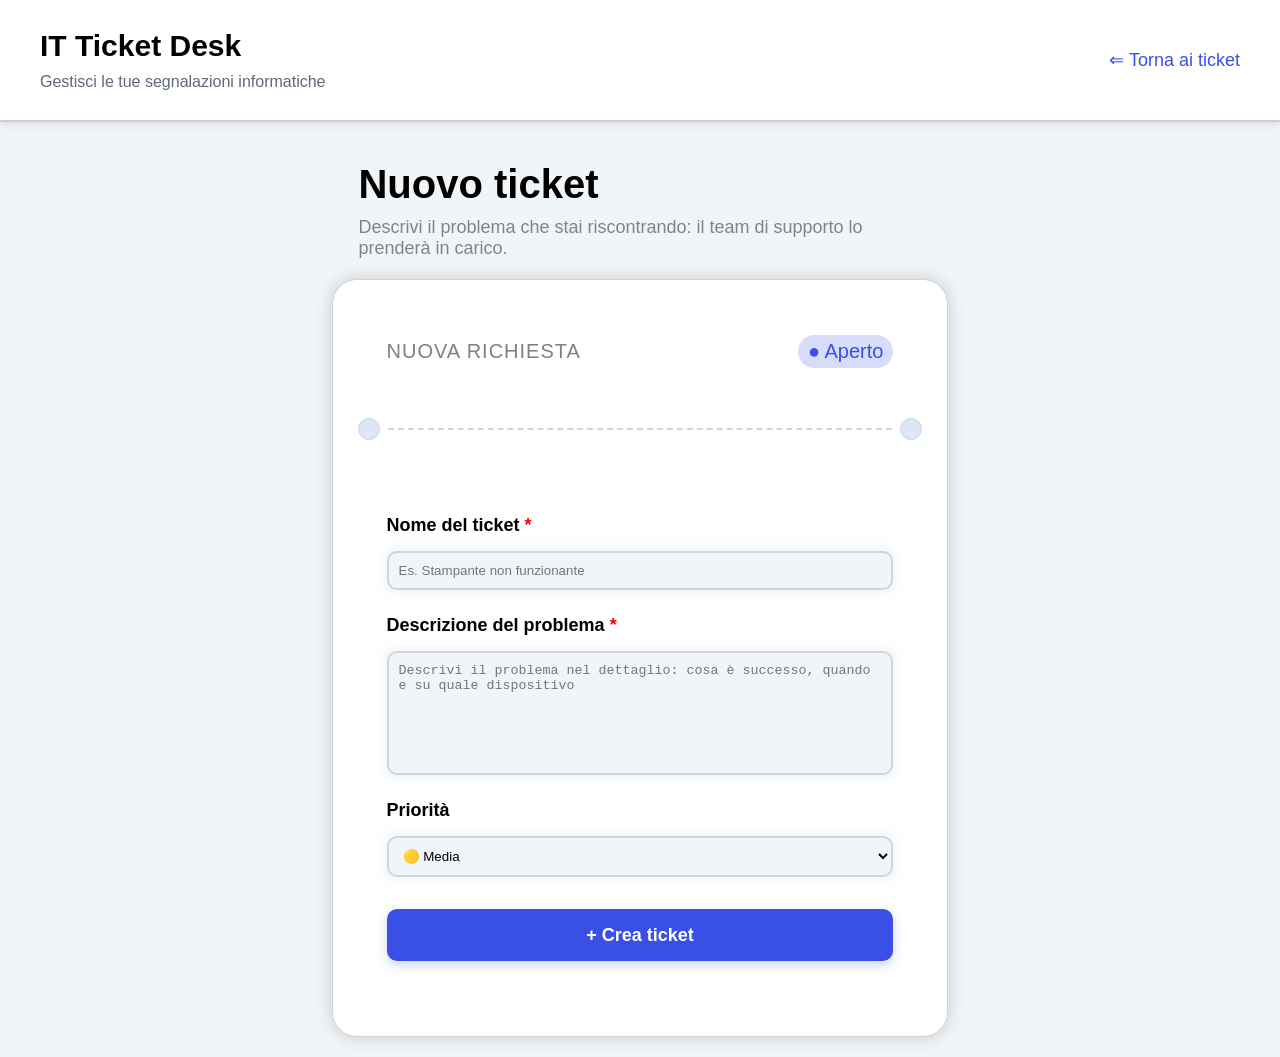
==== static/new-ticket.html @ 321a3513 "Separa elenco ticket e creazione in due pagine" ====
<!DOCTYPE html>
<html lang="it-IT">
<head>
    <meta charset="UTF-8">
    <meta name="viewport" content="width=device-width, initial-scale=1.0">
    <title>IT Ticket Desk</title>
    <link rel="stylesheet" href="/static/style.css">
    <script src="/static/new-ticket.js" defer></script>
</head>
<body>
    <div class="header"> 
        <div class="header-left-side">
            <p class="title">IT Ticket Desk</p>
            <p class="subtitle">Gestisci le tue segnalazioni informatiche</p>
        </div>
        <div class="header-right-side">
            <a class="header-link" href="/">⇐ Torna ai ticket</a>
        </div>
    </div>

        <div class="new-ticket-container">
        <p class="new-ticket-title">Nuovo ticket</p>
        <p class="new-ticket-subtitle">Descrivi il problema che stai riscontrando: il team di supporto lo prenderà in carico.</p>
        <div class="new-ticket-form-container">
            <div class="new-ticket-header">
                <p class="new-ticket-header-title">NUOVA RICHIESTA</p>
                <p class="new-ticket-header-status">● Aperto</p>
            </div>
            <div class="new-ticket-separator">
                <span  class="dot"></span >
                <hr class="line"></hr>
                <span  class="dot"></span >
            </div>
            <form class="ticket-form" id="ticket-form">
                <label class="ticket-name-label" for="ticket-name">Nome del ticket<span class="required"> *</span></label>
                <input class="ticket-name" type="text" id="ticket-name" placeholder="Es. Stampante non funzionante" required minlength="3" maxlength="100">

                <label class="ticket-description-label" for="ticket-description">Descrizione del problema<span class="required"> *</span></label>
                <textarea class="ticket-description" id="ticket-description" placeholder="Descrivi il problema nel dettaglio: cosa è successo, quando e su quale dispositivo" required minlength="10" maxlength="2000"></textarea>

                <label class="ticket-priority-label" for="ticket-priority">Priorità</label>
                <select class="ticket-priority" id="ticket-priority">
                    <option value="bassa">🟢 Bassa</option>
                    <option value="media" selected>🟡 Media</option>
                    <option value="alta">🔴 Alta</option>
                </select>

                <button class="form-button" type="submit">+ Crea ticket</button>
            </form>
        </div>
    </div>

</body>
</html>
---- static/style.css ----
:root {
    --accent: #3a4fe6;
    --accent-dark: #2d3fc4;
    --accent-soft: rgba(58, 79, 230, 0.12);
    --accent-ring: rgba(58, 79, 230, 0.25);

    --bg: #f2f5f8;
    --surface: #ffffff;
    --border: #c9d0dc;
    --border-hover: #a9b2c3;
    --border-soft: #e2e6ee;

    --text: #12161f;
    --text-muted: #5b6475;
    --placeholder: #5f6879;
    --danger: #c62f2f;

    --radius-card: 24px;
    --radius-field: 10px;
}

* {
    margin: 0;
    padding: 0,
}

body {
    font-family: Arial, sans-serif;
    background-color: #f2f5f8;
}

.header {
    height: 100px;
    display: flex;
    margin-bottom: 40px;
    justify-content: space-between;
    align-content: center;
    padding: 10px 40px;
    background-color: white;
    border-bottom: 2px solid var(--border);
    box-shadow: 0 3px 8px rgb(0 0 0 / 8%);

}

.header-left-side {
    width: fit-content;
    height: 100%;
    align-content: center;
    
}

.title {
    font-size: 30px;
    font-weight: bold;
    margin-bottom: 10px;
}

.subtitle {
    color: var(--placeholder);
}

.header-right-side {
    width: fit-content;
    height: 100%;
    align-content: center;
}

.header-link {
    font-size: 18px;
    background-color: white;
    border: none;
    color: var(--accent);
    text-decoration: none;
}

.new-ticket-container {
    margin: auto;
    width: 55%;
}

.new-ticket-title {
    font-size: 40px;
    font-weight: bold;
    width: 80%;
    margin: 0 auto 10px auto;
}

.new-ticket-subtitle {
    font-size: 18px;
    color: rgb(131, 131, 131);
    width: 80%;
    margin: auto;
}

.new-ticket-form-container {
    width: 80%;
    border: 1px solid rgb(211, 211, 211);
    border-radius: 25px;
    background-color: white;
    margin: 20px auto;
    padding: 25px;
    box-shadow: 0 0 15px 3px rgba(0, 0, 0, 0.12);
}

.new-ticket-header {
    display: flex;
    align-items: center;
    width: 90%;
    margin: 30px auto 50px auto;
    justify-content: space-between;
}

.new-ticket-header-title {
    width: 50%;
    font-size: 20px;
    color: gray;
    letter-spacing: 1px;
}

.new-ticket-header-status {
    width: fit-content;
    font-size: 20px;
    font-weight: 500;
    text-align: center;
    padding: 5px 10px;
    background-color: rgb(58, 79, 230, 0.2);
    border-radius: 999px;
    color: rgb(58, 79, 230);
}

.new-ticket-separator {
    display: flex;
    align-items: center;
    gap: 8px;
    width: 100%;
}

.dot {
    width: 20px;
    height: 20px;
    flex-shrink: 0;
    border-radius: 50%;
    border: 1px solid #cbd5e1;
    background-color: #dde7f3;
}

.line {
    flex: 1;
    border: none;
    border-top: 2px dashed #cbd5e1;
    margin: 0;
}

.ticket-form {
    display: flex;
    width: 90%;
    margin: 50px auto 50px auto;
    flex-direction: column;
}

.ticket-form label {
    margin-top: 25px;
    font-size: 18px;
    font-weight: bold;
}

.required {
    color: red;
    font-size: 18px;
}

.ticket-form input, .ticket-form textarea, .ticket-form select {
    margin-top: 15px;
    background-color: #f2f5f8;
    padding: 10px;
    border: 2px solid rgb(210, 212, 214);
    border-radius: 10px;
    box-shadow: 0 0 10px 3px rgba(221, 231, 243, 0.5);
}

.ticket-form input:focus, .ticket-form textarea:focus, .ticket-form select:focus {
    margin-top: 10px;
    background-color: #f2f5f8;
    padding: 10px;
    outline: none;
    border: 2px solid rgb(58, 79, 230, 0.6);
    border-radius: 10px;
    box-shadow: 0 0 10px 3px rgba(58, 79, 230, 0.5);
}

.ticket-form textarea {
    field-sizing: content;
    resize: none;
    min-height: 100px;
    max-height: 300px;
    overflow-y: auto;
}

.ticket-card {
    border: 1px solid #cbd5e1;
    border-radius: 8px;
    padding: 16px;
    margin-bottom: 12px;
    background-color: #ffffff;
}

.form-button {
    margin-top: 32px;
    width: 100%;
    min-height: 52px;
    padding: 0 24px;
    font-size: 18px;
    font-weight: bold;
    color: white;
    background-color: var(--accent);
    border: none;
    border-radius: var(--radius-field);
    cursor: pointer;
    box-shadow: 0 4px 12px var(--accent-ring);
    transition: background-color 0.15s, transform 0.15s, box-shadow 0.15s;
}

.form-button:hover {
    background-color: var(--accent-dark);
    transform: translateY(-2px);
    box-shadow: 0 8px 20px var(--accent-ring);
}
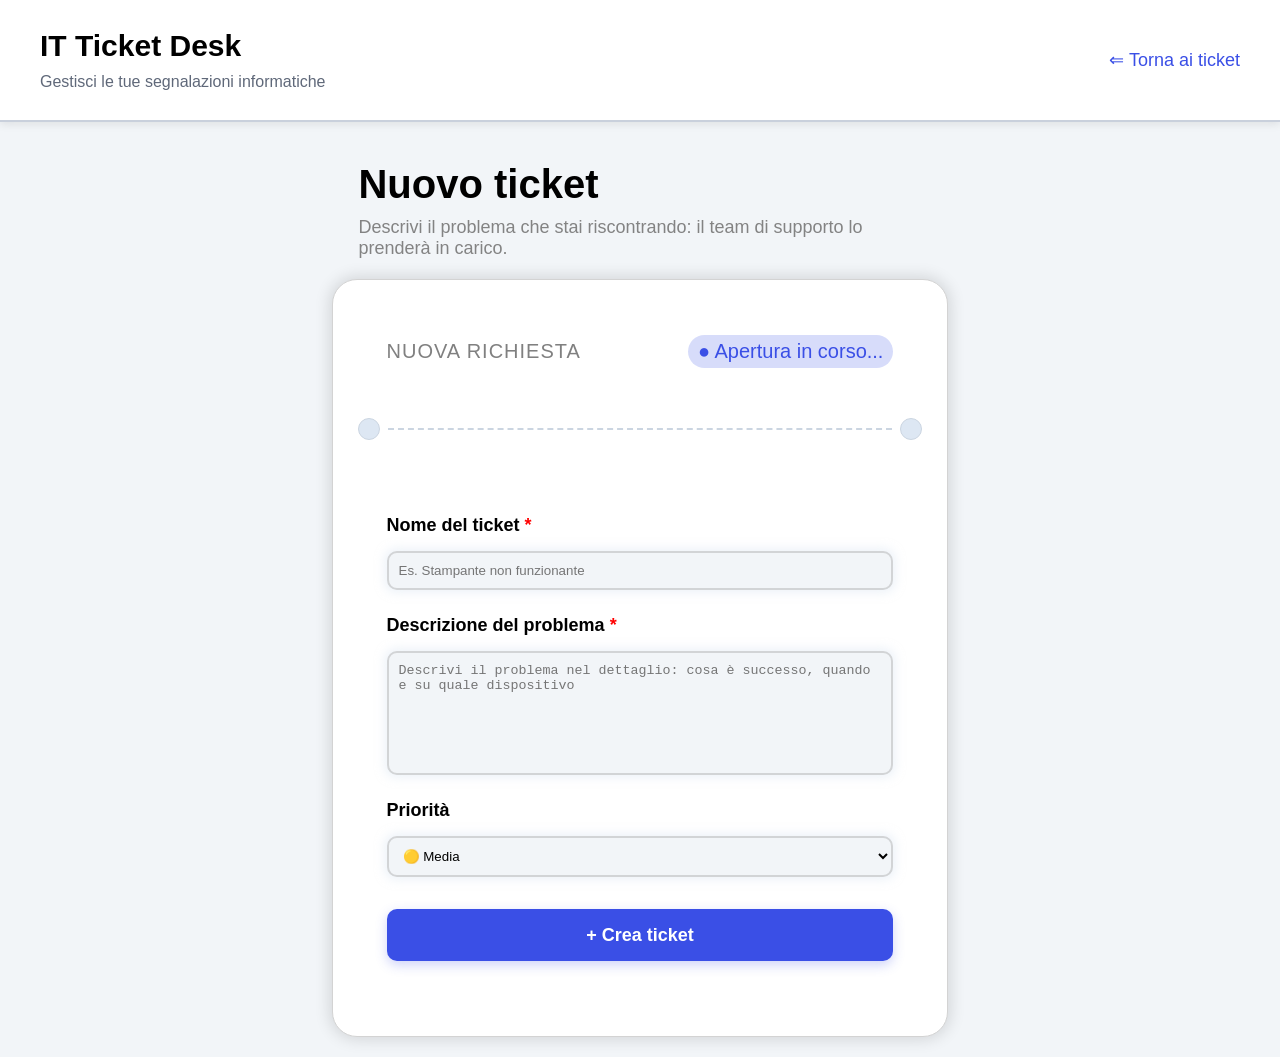
==== commit 9380359e: "Cabiati stati e priorità inserendo la maiuscola e completata la prima versione frontend." ====
--- a/static/new-ticket.html
+++ b/static/new-ticket.html
@@ -4,7 +4,8 @@
     <meta charset="UTF-8">
     <meta name="viewport" content="width=device-width, initial-scale=1.0">
     <title>IT Ticket Desk</title>
-    <link rel="stylesheet" href="/static/style.css">
+    <link rel="stylesheet" href="/static/common.css">
+    <link rel="stylesheet" href="/static/new-ticket.css">
     <script src="/static/new-ticket.js" defer></script>
 </head>
 <body>
@@ -24,7 +25,7 @@
         <div class="new-ticket-form-container">
             <div class="new-ticket-header">
                 <p class="new-ticket-header-title">NUOVA RICHIESTA</p>
-                <p class="new-ticket-header-status">● Aperto</p>
+                <p class="new-ticket-header-status">● Apertura in corso...</p>
             </div>
             <div class="new-ticket-separator">
                 <span  class="dot"></span >
@@ -33,19 +34,19 @@
             </div>
             <form class="ticket-form" id="ticket-form">
                 <label class="ticket-name-label" for="ticket-name">Nome del ticket<span class="required"> *</span></label>
-                <input class="ticket-name" type="text" id="ticket-name" placeholder="Es. Stampante non funzionante" required minlength="3" maxlength="100">
+                <input class="ticket-name input-field" type="text" id="ticket-name" placeholder="Es. Stampante non funzionante" required minlength="3" maxlength="100">
 
                 <label class="ticket-description-label" for="ticket-description">Descrizione del problema<span class="required"> *</span></label>
-                <textarea class="ticket-description" id="ticket-description" placeholder="Descrivi il problema nel dettaglio: cosa è successo, quando e su quale dispositivo" required minlength="10" maxlength="2000"></textarea>
+                <textarea class="ticket-description input-field" id="ticket-description" placeholder="Descrivi il problema nel dettaglio: cosa è successo, quando e su quale dispositivo" required minlength="10" maxlength="2000"></textarea>
 
                 <label class="ticket-priority-label" for="ticket-priority">Priorità</label>
-                <select class="ticket-priority" id="ticket-priority">
+                <select class="ticket-priority input-field" id="ticket-priority">
                     <option value="bassa">🟢 Bassa</option>
                     <option value="media" selected>🟡 Media</option>
                     <option value="alta">🔴 Alta</option>
                 </select>
 
-                <button class="form-button" type="submit">+ Crea ticket</button>
+                <button class="simple-button form-button" type="submit">+ Crea ticket</button>
             </form>
         </div>
     </div>
--- a/static/common.css
+++ b/static/common.css
@@ -0,0 +1,114 @@
+:root {
+    --accent: #3a4fe6;
+    --accent-dark: #2d3fc4;
+    --accent-soft: rgba(58, 79, 230, 0.12);
+    --accent-ring: rgba(58, 79, 230, 0.25);
+
+    --bg: #f2f5f8;
+    --surface: #ffffff;
+    --border: #c9d0dc;
+    --border-hover: #a9b2c3;
+    --border-soft: #e2e6ee;
+
+    --text: #12161f;
+    --text-muted: #5b6475;
+    --placeholder: #5f6879;
+    --danger: #c62f2f;
+
+    --radius-card: 24px;
+    --radius-field: 10px;
+}
+
+* {
+    margin: 0;
+    padding: 0;
+}
+
+body {
+    font-family: Arial, sans-serif;
+    background-color: var(--bg);
+}
+
+.header {
+    height: 100px;
+    display: flex;
+    margin-bottom: 40px;
+    justify-content: space-between;
+    align-content: center;
+    padding: 10px 40px;
+    background-color: var(--surface);
+    border-bottom: 2px solid var(--border);
+    box-shadow: 0 3px 8px rgb(0 0 0 / 8%);
+}
+
+.header-left-side {
+    width: fit-content;
+    height: 100%;
+    align-content: center;
+}
+
+.title {
+    font-size: 30px;
+    font-weight: bold;
+    margin-bottom: 10px;
+}
+
+.subtitle {
+    color: var(--placeholder);
+}
+
+.header-right-side {
+    width: fit-content;
+    height: 100%;
+    align-content: center;
+}
+
+.header-link {
+    font-size: 18px;
+    background-color: var(--surface);
+    border: none;
+    color: var(--accent);
+    text-decoration: none;
+}
+
+
+
+.input-field {
+    margin-top: 15px;
+    background-color: var(--bg);
+    padding: 10px;
+    border: 2px solid rgb(210, 212, 214);
+    border-radius: var(--radius-field);
+    box-shadow: 0 0 10px 3px rgba(221, 231, 243, 0.5);
+}
+
+.input-field:focus {
+    background-color: var(--bg);
+    padding: 10px;
+    outline: none;
+    border: 2px solid rgb(58, 79, 230, 0.6);
+    border-radius: var(--radius-field);
+    box-shadow: 0 0 10px 3px rgba(58, 79, 230, 0.5);
+}
+
+.simple-button {
+    margin-top: 32px;
+    width: 100%;
+    min-height: 52px;
+    padding: 0 24px;
+    font-size: 18px;
+    font-weight: bold;
+    color: var(--surface);
+    background-color: var(--accent);
+    border: none;
+    border-radius: var(--radius-field);
+    cursor: pointer;
+    box-shadow: 0 4px 12px var(--accent-ring);
+    transition: background-color 0.15s, transform 0.15s, box-shadow 0.15s;
+}
+
+.simple-button:hover {
+    background-color: var(--accent-dark);
+    transform: translateY(-2px);
+    box-shadow: 0 8px 20px var(--accent-ring);
+}
--- a/static/new-ticket.css
+++ b/static/new-ticket.css
@@ -0,0 +1,103 @@
+.new-ticket-container {
+    margin: auto;
+    width: 55%;
+}
+
+.new-ticket-title {
+    font-size: 40px;
+    font-weight: bold;
+    width: 80%;
+    margin: 0 auto 10px auto;
+}
+
+.new-ticket-subtitle {
+    font-size: 18px;
+    color: rgb(131, 131, 131);
+    width: 80%;
+    margin: auto;
+}
+
+.new-ticket-form-container {
+    width: 80%;
+    border: 1px solid rgb(211, 211, 211);
+    border-radius: 25px;
+    background-color: var(--surface);
+    margin: 20px auto;
+    padding: 25px;
+    box-shadow: 0 0 15px 3px rgba(0, 0, 0, 0.12);
+}
+
+.new-ticket-header {
+    display: flex;
+    align-items: center;
+    width: 90%;
+    margin: 30px auto 50px auto;
+    justify-content: space-between;
+}
+
+.new-ticket-header-title {
+    width: 50%;
+    font-size: 20px;
+    color: gray;
+    letter-spacing: 1px;
+}
+
+.new-ticket-header-status {
+    width: fit-content;
+    font-size: 20px;
+    font-weight: 500;
+    text-align: center;
+    padding: 5px 10px;
+    background-color: rgb(58, 79, 230, 0.2);
+    border-radius: 999px;
+    color: var(--accent);
+}
+
+.new-ticket-separator {
+    display: flex;
+    align-items: center;
+    gap: 8px;
+    width: 100%;
+}
+
+.dot {
+    width: 20px;
+    height: 20px;
+    flex-shrink: 0;
+    border-radius: 50%;
+    border: 1px solid #cbd5e1;
+    background-color: #dde7f3;
+}
+
+.line {
+    flex: 1;
+    border: none;
+    border-top: 2px dashed #cbd5e1;
+    margin: 0;
+}
+
+.ticket-form {
+    display: flex;
+    width: 90%;
+    margin: 50px auto 50px auto;
+    flex-direction: column;
+}
+
+.ticket-form label {
+    margin-top: 25px;
+    font-size: 18px;
+    font-weight: bold;
+}
+
+.required {
+    color: red;
+    font-size: 18px;
+}
+
+.ticket-form textarea {
+    field-sizing: content;
+    resize: none;
+    min-height: 100px;
+    max-height: 300px;
+    overflow-y: auto;
+}
